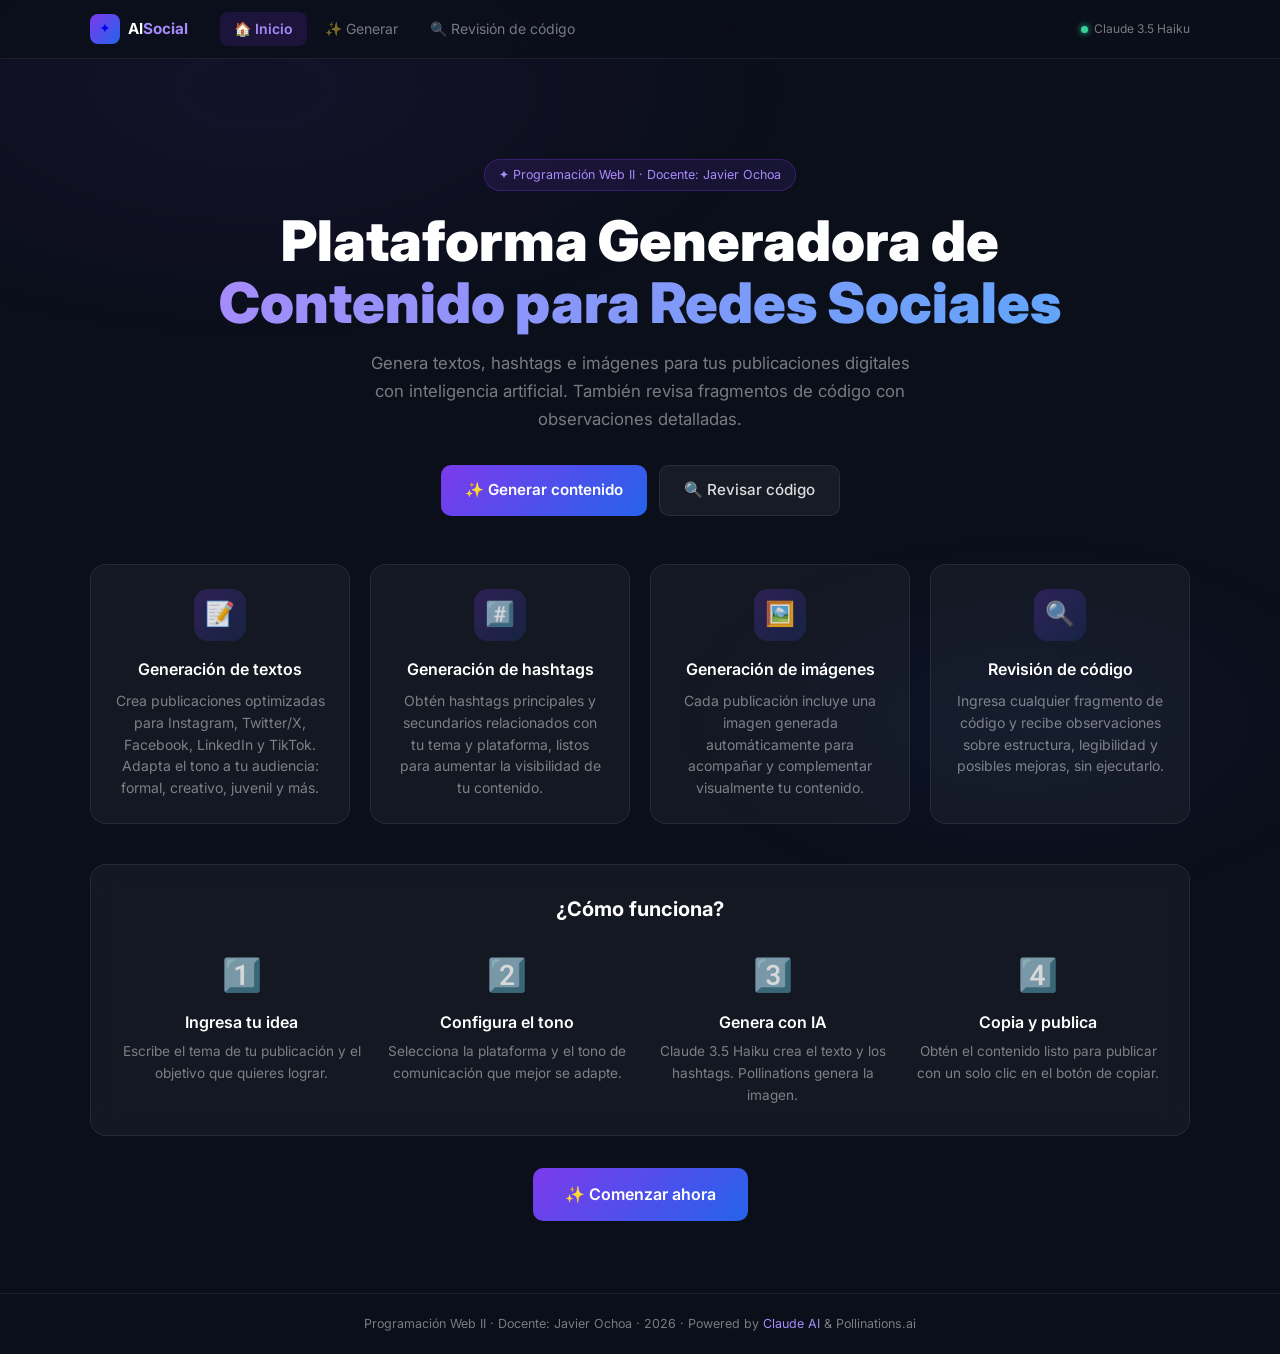
==== index.html @ 264c5792 "Plataforma AISocial" ====
<!DOCTYPE html>
<html lang="es">
<head>
  <meta charset="UTF-8" />
  <meta name="viewport" content="width=device-width, initial-scale=1.0" />
  <title>AISocial — Plataforma Generadora de Contenido</title>
  <link rel="preconnect" href="https://fonts.googleapis.com" />
  <link href="https://fonts.googleapis.com/css2?family=Inter:wght@400;500;600;700;800;900&display=swap" rel="stylesheet" />
  <link rel="stylesheet" href="assets/styles.css" />
</head>
<body>

  <!-- ══ NAVBAR ══════════════════════════════════════════════ -->
  <nav class="navbar">
    <div class="navbar-inner">
      <a href="index.html" class="navbar-brand">
        <div class="navbar-logo">✦</div>
        <span class="navbar-title">AI<span>Social</span></span>
      </a>

      <div class="navbar-links">
        <a href="index.html"   class="nav-link active">🏠 Inicio</a>
        <a href="generar.html" class="nav-link">✨ Generar</a>
        <a href="revision.html" class="nav-link">🔍 Revisión de código</a>
      </div>

      <div class="navbar-status">
        <div class="status-dot"></div>
        <span class="status-label">Claude 3.5 Haiku</span>
      </div>
    </div>
  </nav>

  <!-- ══ HERO ════════════════════════════════════════════════ -->
  <main class="page">
    <div class="container">

      <section class="hero">
        <div class="hero-badge">✦ Programación Web II · Docente: Javier Ochoa</div>
        <h1 class="hero-title">
          Plataforma Generadora de<br>
          <span class="gradient-text">Contenido para Redes Sociales</span>
        </h1>
        <p class="hero-sub">
          Genera textos, hashtags e imágenes para tus publicaciones digitales con inteligencia artificial.
          También revisa fragmentos de código con observaciones detalladas.
        </p>
        <div class="hero-actions">
          <a href="generar.html" class="btn-primary">✨ Generar contenido</a>
          <a href="revision.html" class="btn-secondary">🔍 Revisar código</a>
        </div>
      </section>

      <!-- ══ FEATURES ══════════════════════════════════════════ -->
      <div class="features-grid">

        <div class="feature-card">
          <div class="feature-icon">📝</div>
          <h3 class="feature-title">Generación de textos</h3>
          <p class="feature-desc">
            Crea publicaciones optimizadas para Instagram, Twitter/X, Facebook, LinkedIn y TikTok.
            Adapta el tono a tu audiencia: formal, creativo, juvenil y más.
          </p>
        </div>

        <div class="feature-card">
          <div class="feature-icon">#️⃣</div>
          <h3 class="feature-title">Generación de hashtags</h3>
          <p class="feature-desc">
            Obtén hashtags principales y secundarios relacionados con tu tema y plataforma,
            listos para aumentar la visibilidad de tu contenido.
          </p>
        </div>

        <div class="feature-card">
          <div class="feature-icon">🖼️</div>
          <h3 class="feature-title">Generación de imágenes</h3>
          <p class="feature-desc">
            Cada publicación incluye una imagen generada automáticamente para acompañar
            y complementar visualmente tu contenido.
          </p>
        </div>

        <div class="feature-card">
          <div class="feature-icon">🔍</div>
          <h3 class="feature-title">Revisión de código</h3>
          <p class="feature-desc">
            Ingresa cualquier fragmento de código y recibe observaciones sobre estructura,
            legibilidad y posibles mejoras, sin ejecutarlo.
          </p>
        </div>

      </div>

      <!-- ══ HOW IT WORKS ══════════════════════════════════════ -->
      <div class="card card-body" style="margin-bottom: 32px;">
        <h2 style="color:white; font-weight:700; font-size:1.25rem; margin-bottom:24px; text-align:center;">
          ¿Cómo funciona?
        </h2>
        <div style="display:grid; grid-template-columns:repeat(auto-fit,minmax(200px,1fr)); gap:20px;">

          <div style="text-align:center;">
            <div style="font-size:2rem; margin-bottom:10px;">1️⃣</div>
            <h4 style="color:white; font-weight:600; margin-bottom:6px;">Ingresa tu idea</h4>
            <p style="color:var(--muted); font-size:0.85rem;">
              Escribe el tema de tu publicación y el objetivo que quieres lograr.
            </p>
          </div>

          <div style="text-align:center;">
            <div style="font-size:2rem; margin-bottom:10px;">2️⃣</div>
            <h4 style="color:white; font-weight:600; margin-bottom:6px;">Configura el tono</h4>
            <p style="color:var(--muted); font-size:0.85rem;">
              Selecciona la plataforma y el tono de comunicación que mejor se adapte.
            </p>
          </div>

          <div style="text-align:center;">
            <div style="font-size:2rem; margin-bottom:10px;">3️⃣</div>
            <h4 style="color:white; font-weight:600; margin-bottom:6px;">Genera con IA</h4>
            <p style="color:var(--muted); font-size:0.85rem;">
              Claude 3.5 Haiku crea el texto y los hashtags. Pollinations genera la imagen.
            </p>
          </div>

          <div style="text-align:center;">
            <div style="font-size:2rem; margin-bottom:10px;">4️⃣</div>
            <h4 style="color:white; font-weight:600; margin-bottom:6px;">Copia y publica</h4>
            <p style="color:var(--muted); font-size:0.85rem;">
              Obtén el contenido listo para publicar con un solo clic en el botón de copiar.
            </p>
          </div>

        </div>
      </div>

      <!-- ══ CTA ════════════════════════════════════════════════ -->
      <div style="text-align:center; padding-bottom:32px;">
        <a href="generar.html" class="btn-primary" style="font-size:1rem; padding:14px 32px;">
          ✨ Comenzar ahora
        </a>
      </div>

    </div>
  </main>

  <!-- ══ FOOTER ════════════════════════════════════════════════ -->
  <footer style="border-top:1px solid var(--border); padding:20px 24px; text-align:center; position:relative; z-index:1;">
    <p style="color:var(--muted); font-size:0.78rem;">
      Programación Web II · Docente: Javier Ochoa · 2026 ·
      Powered by <span style="color:var(--violet-lt);">Claude AI</span> &amp; Pollinations.ai
    </p>
  </footer>

</body>
</html>
---- assets/styles.css ----
/* ═══════════════════════════════════════════════════════════════
   AISocial — Estilos globales (vanilla CSS, sin framework)
   ═══════════════════════════════════════════════════════════════ */

/* ── Variables ──────────────────────────────────────────────── */
:root {
  --bg-base:    #0b0f1a;
  --bg-card:    rgba(255, 255, 255, 0.04);
  --border:     rgba(255, 255, 255, 0.08);
  --violet:     #7c3aed;
  --violet-lt:  #a78bfa;
  --blue:       #2563eb;
  --text:       rgba(255, 255, 255, 0.85);
  --muted:      rgba(255, 255, 255, 0.45);
  --success:    #34d399;
  --warning:    #fbbf24;
  --danger:     #f87171;
  --radius:     16px;
  --radius-sm:  10px;
  --radius-xs:  8px;
}

/* ── Reset ──────────────────────────────────────────────────── */
*, *::before, *::after { box-sizing: border-box; margin: 0; padding: 0; }

html { scroll-behavior: smooth; }

body {
  background-color: var(--bg-base);
  color: var(--text);
  font-family: 'Inter', system-ui, -apple-system, sans-serif;
  -webkit-font-smoothing: antialiased;
  min-height: 100vh;
  line-height: 1.6;
}

/* ── Fondo con gradiente sutil ──────────────────────────────── */
body::before {
  content: '';
  position: fixed;
  inset: 0;
  background:
    radial-gradient(ellipse 60% 40% at 20% 10%, rgba(124, 58, 237, 0.08) 0%, transparent 70%),
    radial-gradient(ellipse 40% 30% at 80% 80%, rgba(37, 99, 235, 0.06) 0%, transparent 70%);
  pointer-events: none;
  z-index: 0;
}

/* ── Navbar ─────────────────────────────────────────────────── */
.navbar {
  position: sticky;
  top: 0;
  z-index: 50;
  background: rgba(11, 15, 26, 0.85);
  backdrop-filter: blur(16px);
  -webkit-backdrop-filter: blur(16px);
  border-bottom: 1px solid var(--border);
  padding: 0 24px;
}

.navbar-inner {
  max-width: 1100px;
  margin: 0 auto;
  display: flex;
  align-items: center;
  height: 58px;
  gap: 32px;
}

.navbar-brand {
  display: flex;
  align-items: center;
  gap: 8px;
  text-decoration: none;
  flex-shrink: 0;
}

.navbar-logo {
  width: 30px;
  height: 30px;
  border-radius: var(--radius-xs);
  background: linear-gradient(135deg, var(--violet), var(--blue));
  display: flex;
  align-items: center;
  justify-content: center;
  font-size: 0.85rem;
}

.navbar-title {
  color: white;
  font-weight: 700;
  font-size: 0.95rem;
}

.navbar-title span { color: var(--violet-lt); }

.navbar-links {
  display: flex;
  gap: 4px;
}

.nav-link {
  display: flex;
  align-items: center;
  gap: 6px;
  padding: 6px 14px;
  border-radius: var(--radius-xs);
  font-size: 0.875rem;
  font-weight: 400;
  color: var(--muted);
  text-decoration: none;
  transition: all 0.2s;
}

.nav-link:hover {
  color: var(--violet-lt);
  background: rgba(124, 58, 237, 0.1);
}

.nav-link.active {
  color: var(--violet-lt);
  background: rgba(124, 58, 237, 0.15);
  font-weight: 600;
}

.navbar-status {
  margin-left: auto;
  display: flex;
  align-items: center;
  gap: 6px;
}

.status-dot {
  width: 7px;
  height: 7px;
  border-radius: 50%;
  background: var(--success);
  box-shadow: 0 0 6px var(--success);
}

.status-label {
  font-size: 0.75rem;
  color: var(--muted);
}

/* ── Layout ─────────────────────────────────────────────────── */
.page {
  position: relative;
  z-index: 1;
  min-height: calc(100vh - 58px);
  padding: 40px 16px;
}

.container {
  max-width: 1100px;
  margin: 0 auto;
}

/* ── Page header ────────────────────────────────────────────── */
.page-header {
  text-align: center;
  margin-bottom: 40px;
}

.page-title {
  font-size: clamp(1.75rem, 4vw, 2.5rem);
  font-weight: 800;
  color: white;
  margin-bottom: 10px;
  line-height: 1.2;
}

.page-subtitle {
  color: var(--muted);
  font-size: 0.95rem;
  max-width: 520px;
  margin: 0 auto;
}

/* ── Gradient text ──────────────────────────────────────────── */
.gradient-text {
  background: linear-gradient(135deg, var(--violet-lt), #60a5fa);
  -webkit-background-clip: text;
  -webkit-text-fill-color: transparent;
  background-clip: text;
}

/* ── Cards ──────────────────────────────────────────────────── */
.card {
  background: var(--bg-card);
  border: 1px solid var(--border);
  border-radius: var(--radius);
  backdrop-filter: blur(12px);
  -webkit-backdrop-filter: blur(12px);
}

.card-body { padding: 28px; }
.card-body-sm { padding: 20px; }
.card-body-xs { padding: 16px; }

/* ── Card header row ────────────────────────────────────────── */
.card-header {
  display: flex;
  align-items: center;
  gap: 10px;
  margin-bottom: 24px;
}

.card-icon {
  background: rgba(124, 58, 237, 0.18);
  border-radius: var(--radius-sm);
  padding: 8px;
  display: flex;
  align-items: center;
  justify-content: center;
}

.card-title {
  color: white;
  font-weight: 600;
  font-size: 1rem;
}

/* ── Two-column grid ────────────────────────────────────────── */
.grid-2 {
  display: grid;
  grid-template-columns: repeat(auto-fit, minmax(320px, 1fr));
  gap: 24px;
  align-items: start;
}

/* ── Feature cards (home) ───────────────────────────────────── */
.features-grid {
  display: grid;
  grid-template-columns: repeat(auto-fit, minmax(240px, 1fr));
  gap: 20px;
  margin-bottom: 40px;
}

.feature-card {
  background: var(--bg-card);
  border: 1px solid var(--border);
  border-radius: var(--radius);
  padding: 24px;
  text-align: center;
  transition: border-color 0.2s, transform 0.2s;
}

.feature-card:hover {
  border-color: rgba(124, 58, 237, 0.4);
  transform: translateY(-2px);
}

.feature-icon {
  width: 52px;
  height: 52px;
  border-radius: 14px;
  background: linear-gradient(135deg, rgba(124,58,237,0.25), rgba(37,99,235,0.15));
  display: flex;
  align-items: center;
  justify-content: center;
  margin: 0 auto 16px;
  font-size: 1.5rem;
}

.feature-title {
  color: white;
  font-weight: 600;
  font-size: 1rem;
  margin-bottom: 8px;
}

.feature-desc {
  color: var(--muted);
  font-size: 0.875rem;
  line-height: 1.55;
}

/* ── Hero section (home) ────────────────────────────────────── */
.hero {
  text-align: center;
  padding: 60px 16px 48px;
}

.hero-badge {
  display: inline-flex;
  align-items: center;
  gap: 6px;
  background: rgba(124, 58, 237, 0.12);
  border: 1px solid rgba(124, 58, 237, 0.3);
  border-radius: 20px;
  padding: 5px 14px;
  font-size: 0.78rem;
  color: var(--violet-lt);
  margin-bottom: 20px;
}

.hero-title {
  font-size: clamp(2rem, 5vw, 3.5rem);
  font-weight: 900;
  color: white;
  line-height: 1.1;
  margin-bottom: 16px;
}

.hero-sub {
  font-size: 1.05rem;
  color: var(--muted);
  max-width: 560px;
  margin: 0 auto 32px;
  line-height: 1.65;
}

.hero-actions {
  display: flex;
  gap: 12px;
  justify-content: center;
  flex-wrap: wrap;
}

/* ── Buttons ─────────────────────────────────────────────────── */
.btn-primary {
  display: inline-flex;
  align-items: center;
  justify-content: center;
  gap: 8px;
  background: linear-gradient(135deg, var(--violet), var(--blue));
  color: white;
  border: none;
  border-radius: var(--radius-sm);
  font-weight: 600;
  font-size: 0.95rem;
  cursor: pointer;
  padding: 12px 24px;
  text-decoration: none;
  transition: opacity 0.2s, transform 0.15s;
}

.btn-primary:hover:not(:disabled) { opacity: 0.88; transform: translateY(-1px); }
.btn-primary:disabled { opacity: 0.5; cursor: not-allowed; }

.btn-secondary {
  display: inline-flex;
  align-items: center;
  justify-content: center;
  gap: 8px;
  background: rgba(255, 255, 255, 0.05);
  border: 1px solid var(--border);
  color: var(--text);
  border-radius: var(--radius-sm);
  font-weight: 500;
  font-size: 0.95rem;
  cursor: pointer;
  padding: 12px 24px;
  text-decoration: none;
  transition: all 0.2s;
}

.btn-secondary:hover { background: rgba(124, 58, 237, 0.1); border-color: rgba(124, 58, 237, 0.4); color: var(--violet-lt); }

.btn-ghost {
  display: inline-flex;
  align-items: center;
  justify-content: center;
  gap: 6px;
  background: rgba(255, 255, 255, 0.06);
  border: 1px solid rgba(255, 255, 255, 0.1);
  color: var(--muted);
  border-radius: var(--radius-xs);
  font-size: 0.78rem;
  cursor: pointer;
  padding: 6px 12px;
  transition: all 0.2s;
}

.btn-ghost:hover { background: rgba(124, 58, 237, 0.15); border-color: rgba(124, 58, 237, 0.4); color: var(--violet-lt); }

/* ── Forms ──────────────────────────────────────────────────── */
.form { display: flex; flex-direction: column; gap: 18px; }

.field { display: flex; flex-direction: column; gap: 6px; }

.field-row {
  display: grid;
  grid-template-columns: 1fr 1fr;
  gap: 12px;
}

label.field-label {
  font-size: 0.8rem;
  font-weight: 500;
  color: var(--muted);
  text-transform: uppercase;
  letter-spacing: 0.04em;
}

.input {
  width: 100%;
  background: rgba(255, 255, 255, 0.05);
  border: 1px solid var(--border);
  border-radius: var(--radius-sm);
  color: var(--text);
  font-size: 0.9rem;
  font-family: inherit;
  padding: 10px 14px;
  outline: none;
  transition: border-color 0.2s;
}

.input:focus { border-color: rgba(124, 58, 237, 0.6); }
.input::placeholder { color: var(--muted); }
.input:disabled { opacity: 0.5; cursor: not-allowed; }
.input.error { border-color: rgba(239, 68, 68, 0.6); }

textarea.input { resize: vertical; min-height: 80px; }
select.input { cursor: pointer; }
select.input option { background: #1e1b2e; }

.field-error {
  color: var(--danger);
  font-size: 0.78rem;
}

/* ── Code textarea ──────────────────────────────────────────── */
.code-input {
  font-family: 'Fira Code', 'Cascadia Code', 'Consolas', monospace;
  font-size: 0.875rem;
  line-height: 1.7;
  min-height: 200px;
  tab-size: 2;
}

/* ── Alerts ─────────────────────────────────────────────────── */
.alert {
  display: flex;
  align-items: flex-start;
  gap: 10px;
  border-radius: var(--radius-sm);
  padding: 12px 16px;
  font-size: 0.875rem;
}

.alert-error {
  background: rgba(239, 68, 68, 0.08);
  border: 1px solid rgba(239, 68, 68, 0.3);
  color: var(--danger);
}

.alert-warning {
  background: rgba(245, 158, 11, 0.08);
  border: 1px solid rgba(245, 158, 11, 0.3);
  color: var(--warning);
}

.alert-success {
  background: rgba(52, 211, 153, 0.08);
  border: 1px solid rgba(52, 211, 153, 0.3);
  color: var(--success);
}

/* ── Badges / Pills ─────────────────────────────────────────── */
.badge {
  display: inline-block;
  font-size: 0.72rem;
  padding: 3px 10px;
  border-radius: 20px;
  font-weight: 500;
  text-transform: capitalize;
}

.badge-violet { background: rgba(124, 58, 237, 0.2); color: var(--violet-lt); }
.badge-muted  { background: rgba(255, 255, 255, 0.07); color: var(--muted); }
.badge-amber  { background: rgba(245, 158, 11, 0.15); color: var(--warning); }
.badge-blue   { background: rgba(37, 99, 235, 0.2); color: #60a5fa; }

/* ── Hashtag pills ──────────────────────────────────────────── */
.hashtag { color: #60a5fa; font-size: 0.875rem; }
.hashtag-pill {
  background: rgba(255, 255, 255, 0.04);
  border: 1px solid rgba(255, 255, 255, 0.1);
  color: var(--muted);
  font-size: 0.78rem;
  padding: 4px 12px;
  border-radius: 20px;
}

/* ── Result post preview ────────────────────────────────────── */
.post-header {
  display: flex;
  align-items: center;
  gap: 10px;
  margin-bottom: 16px;
}

.post-avatar {
  width: 36px;
  height: 36px;
  border-radius: 50%;
  background: linear-gradient(135deg, var(--violet), var(--blue));
  display: flex;
  align-items: center;
  justify-content: center;
  font-size: 0.7rem;
  font-weight: 700;
  color: white;
  flex-shrink: 0;
}

.post-meta { flex: 1; }
.post-name { color: white; font-size: 0.875rem; font-weight: 600; }
.post-time { color: rgba(255, 255, 255, 0.35); font-size: 0.72rem; }

/* ── Image container ────────────────────────────────────────── */
.img-container {
  position: relative;
  margin-bottom: 14px;
  border-radius: 12px;
  overflow: hidden;
}

.img-container img {
  width: 100%;
  max-height: 300px;
  object-fit: cover;
  display: block;
}

.img-badge {
  position: absolute;
  bottom: 8px;
  right: 8px;
  background: rgba(0, 0, 0, 0.6);
  color: white;
  font-size: 0.68rem;
  padding: 2px 8px;
  border-radius: 20px;
}

.img-placeholder {
  height: 140px;
  border-radius: 12px;
  background: rgba(124, 58, 237, 0.08);
  border: 1px dashed rgba(124, 58, 237, 0.3);
  display: flex;
  align-items: center;
  justify-content: center;
  color: rgba(255, 255, 255, 0.3);
  font-size: 0.875rem;
  margin-bottom: 14px;
}

/* ── Code review output ─────────────────────────────────────── */
.review-output {
  background: rgba(255, 255, 255, 0.02);
  border: 1px solid var(--border);
  border-radius: var(--radius-sm);
  padding: 18px;
  font-size: 0.875rem;
  line-height: 1.75;
  color: rgba(255, 255, 255, 0.8);
  white-space: pre-wrap;
  word-break: break-word;
}

.review-section {
  margin-bottom: 16px;
  padding-bottom: 16px;
  border-bottom: 1px solid var(--border);
}

.review-section:last-child { border-bottom: none; margin-bottom: 0; padding-bottom: 0; }

.review-section-title {
  color: var(--violet-lt);
  font-weight: 600;
  font-size: 0.8rem;
  text-transform: uppercase;
  letter-spacing: 0.06em;
  margin-bottom: 8px;
}

/* ── Collapsible ────────────────────────────────────────────── */
.collapsible-btn {
  display: flex;
  align-items: center;
  justify-content: space-between;
  width: 100%;
  background: none;
  border: none;
  cursor: pointer;
  padding: 0;
  color: var(--violet-lt);
  font-size: 0.85rem;
  font-weight: 500;
}

.collapsible-content {
  margin-top: 10px;
  color: var(--muted);
  font-size: 0.85rem;
  line-height: 1.65;
  border-top: 1px solid var(--border);
  padding-top: 10px;
}

/* ── Meta info table ─────────────────────────────────────────── */
.meta-table { display: flex; flex-direction: column; gap: 6px; }
.meta-row {
  display: flex;
  justify-content: space-between;
  font-size: 0.8rem;
}
.meta-key { color: var(--muted); }
.meta-val { color: rgba(255, 255, 255, 0.7); font-weight: 500; text-transform: capitalize; }

/* ── Skeleton loading ─────────────────────────────────────────── */
@keyframes pulse { 0%, 100% { opacity: 0.4; } 50% { opacity: 0.1; } }
.skeleton {
  background: rgba(255, 255, 255, 0.08);
  border-radius: 6px;
  animation: pulse 1.5s ease-in-out infinite;
}

/* ── Spinner ─────────────────────────────────────────────────── */
@keyframes spin { to { transform: rotate(360deg); } }
.spinner {
  display: inline-block;
  width: 18px;
  height: 18px;
  border: 3px solid rgba(255, 255, 255, 0.25);
  border-top-color: white;
  border-radius: 50%;
  animation: spin 0.75s linear infinite;
  flex-shrink: 0;
}

/* ── Animations ──────────────────────────────────────────────── */
@keyframes fadeIn {
  from { opacity: 0; transform: translateY(10px); }
  to   { opacity: 1; transform: none; }
}
.fade-in { animation: fadeIn 0.3s ease both; }

/* ── Twitter counter ─────────────────────────────────────────── */
.char-counter {
  font-size: 0.72rem;
  text-align: right;
  color: var(--muted);
  margin-top: 4px;
  transition: color 0.2s;
}
.char-counter.over { color: var(--danger); }

/* ── Empty state ─────────────────────────────────────────────── */
.empty-state {
  padding: 64px 24px;
  text-align: center;
}

.empty-icon {
  width: 64px;
  height: 64px;
  background: rgba(124, 58, 237, 0.12);
  border-radius: 50%;
  display: flex;
  align-items: center;
  justify-content: center;
  margin: 0 auto 16px;
  font-size: 1.75rem;
}

.empty-title { color: white; font-weight: 600; margin-bottom: 8px; }
.empty-desc { color: var(--muted); font-size: 0.875rem; }

/* ── Scrollbar ──────────────────────────────────────────────── */
::-webkit-scrollbar { width: 6px; }
::-webkit-scrollbar-track { background: transparent; }
::-webkit-scrollbar-thumb { background: rgba(255, 255, 255, 0.12); border-radius: 3px; }

/* ── Responsive ──────────────────────────────────────────────── */
@media (max-width: 640px) {
  .navbar-inner { gap: 16px; }
  .field-row { grid-template-columns: 1fr; }
  .hero-title { font-size: 2rem; }
  .card-body { padding: 20px; }
  .features-grid { grid-template-columns: 1fr; }
}
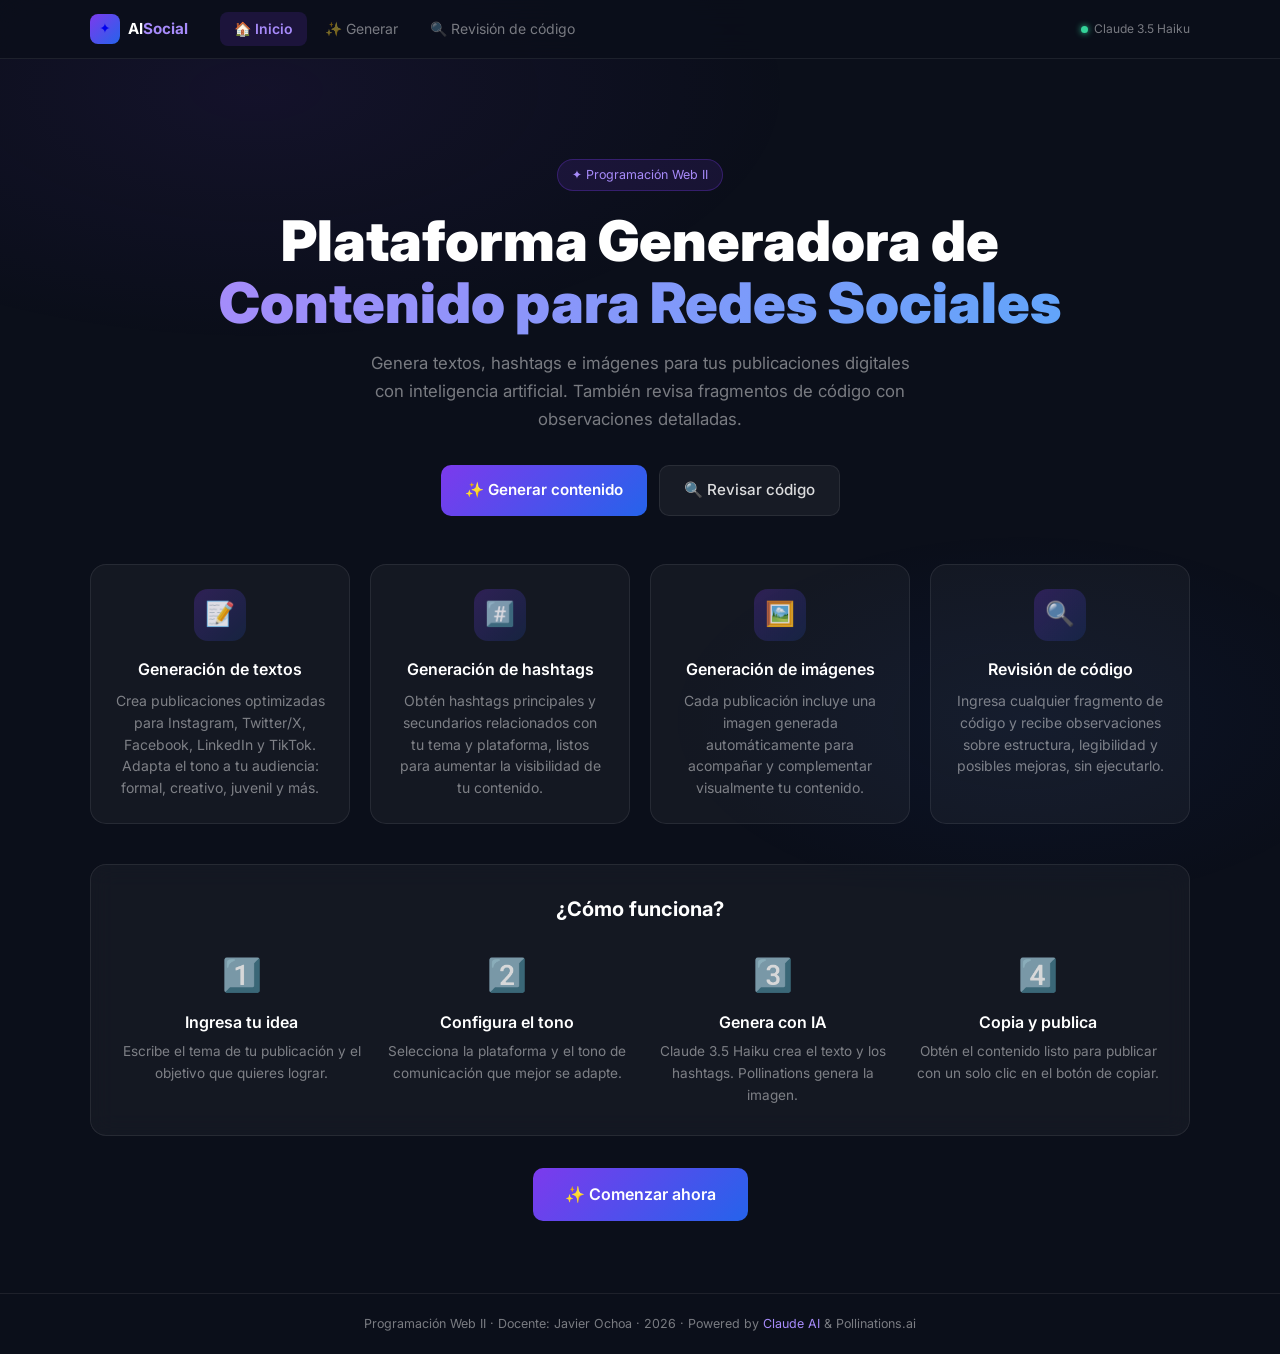
==== commit 27e7a8c9: "Remove instructor name from hero badge" ====
--- a/index.html
+++ b/index.html
@@ -36,7 +36,7 @@
     <div class="container">
 
       <section class="hero">
-        <div class="hero-badge">✦ Programación Web II · Docente: Javier Ochoa</div>
+        <div class="hero-badge">✦ Programación Web II </div>
         <h1 class="hero-title">
           Plataforma Generadora de<br>
           <span class="gradient-text">Contenido para Redes Sociales</span>
